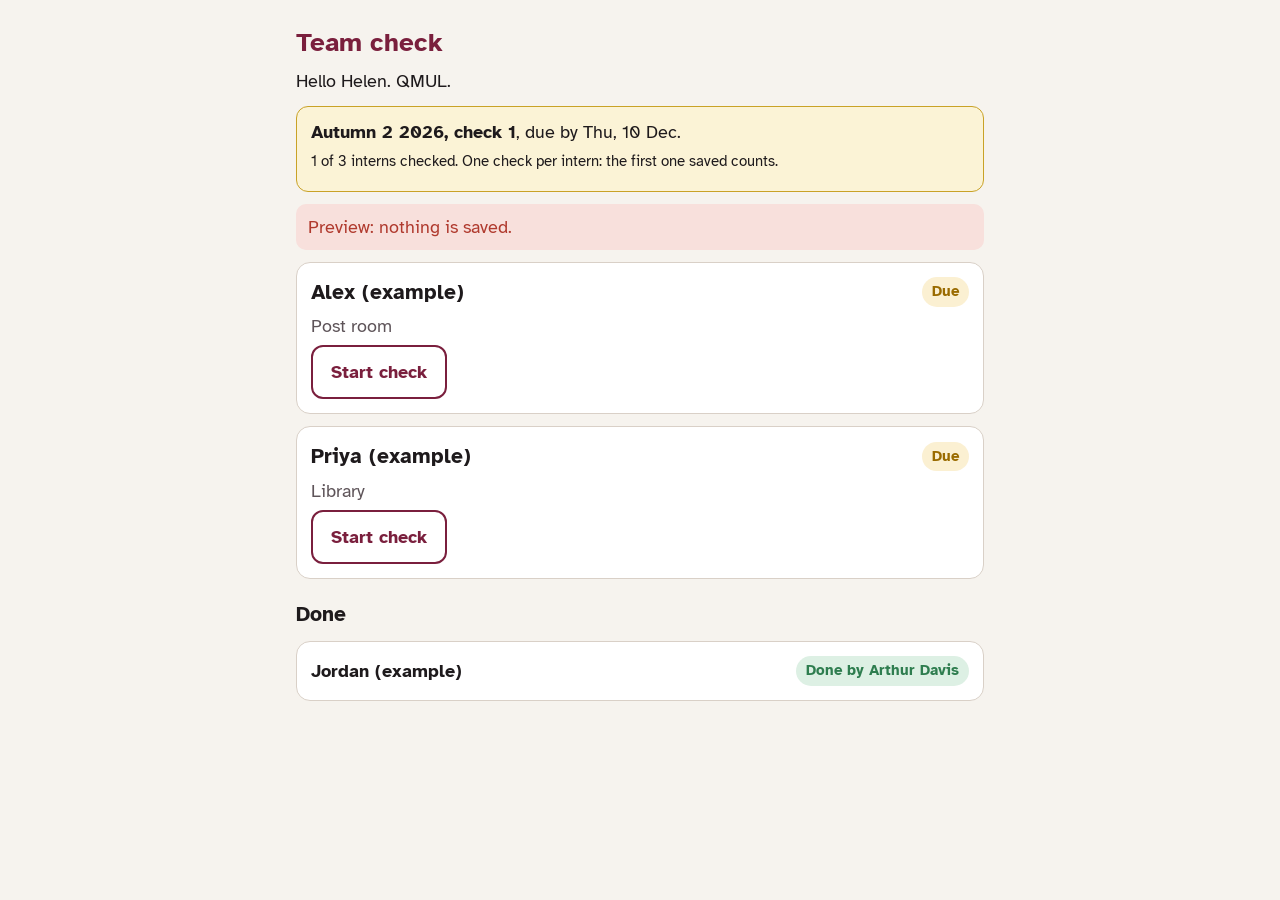
==== v2/team.html @ 9fdb5f8c "Add files via upload" ====
<!DOCTYPE html>
<html lang="en-GB">
<head>
  <meta charset="utf-8">
  <meta name="viewport" content="width=device-width, initial-scale=1, viewport-fit=cover">
  <title>Team Check</title>
  <link rel="stylesheet" href="https://fonts.googleapis.com/css2?family=Atkinson+Hyperlegible:wght@400;700&display=swap">
  <style>
    :root {
      --bg: #F6F3EE; --card: #FFFFFF; --ink: #1E1A1C; --muted: #5E5459; --line: #D9D0C7;
      --brand: #7A1F3D; --brand-soft: #F3E3E9; --gold: #C9A227; --gold-soft: #FBF3D6;
      --good: #2E7D4F; --good-soft: #DDF0E4; --warn: #9A6B00; --warn-soft: #FBF0D2; --bad: #B03A2E; --bad-soft: #F8E0DC;
      --font: "Atkinson Hyperlegible", Verdana, Arial, sans-serif; color-scheme: light;
    }
    @media (prefers-color-scheme: dark) {
      :root:not([data-theme="light"]) {
        --bg: #171315; --card: #221C1F; --ink: #F3EEF0; --muted: #BBAFB4; --line: #3D3337;
        --brand: #E48AA8; --brand-soft: #3A2129; --gold: #E5C55A; --gold-soft: #352C14;
        --good: #7DD3A0; --good-soft: #1D3527; --warn: #F0C55B; --warn-soft: #3A3018; --bad: #F19A8F; --bad-soft: #3D2320;
        color-scheme: dark;
      }
    }
    :root[data-theme="dark"] {
      --bg: #171315; --card: #221C1F; --ink: #F3EEF0; --muted: #BBAFB4; --line: #3D3337;
      --brand: #E48AA8; --brand-soft: #3A2129; --gold: #E5C55A; --gold-soft: #352C14;
      --good: #7DD3A0; --good-soft: #1D3527; --warn: #F0C55B; --warn-soft: #3A3018; --bad: #F19A8F; --bad-soft: #3D2320;
      color-scheme: dark;
    }
    * { box-sizing: border-box; }
    body { margin: 0; background: var(--bg); color: var(--ink); font: 18px/1.45 var(--font); }
    main { max-width: 720px; margin: 0 auto; padding: 16px 16px 48px; }
    h1 { font-size: 26px; margin: 8px 0 4px; color: var(--brand); }
    h2 { font-size: 21px; margin: 0; }
    p { margin: 6px 0; }
    .muted { color: var(--muted); }
    .banner { background: var(--gold-soft); border: 1px solid var(--gold); border-radius: 12px; padding: 12px 14px; margin: 12px 0; }
    .card { background: var(--card); border: 1px solid var(--line); border-radius: 14px; padding: 14px; margin: 12px 0; }
    .row { display: flex; align-items: center; justify-content: space-between; gap: 12px; flex-wrap: wrap; }
    .pill { font-size: 15px; padding: 4px 10px; border-radius: 99px; background: var(--warn-soft); color: var(--warn); font-weight: 700; }
    .pill.done { background: var(--good-soft); color: var(--good); }
    button { font: inherit; cursor: pointer; }
    .btn { background: var(--brand); color: #fff; border: 0; border-radius: 12px; padding: 12px 18px; font-weight: 700; min-height: 48px; }
    .btn.ghost { background: transparent; color: var(--brand); border: 2px solid var(--brand); }
    .btn:disabled { opacity: .5; cursor: default; }
    .area { border-top: 1px solid var(--line); padding-top: 12px; margin-top: 12px; }
    .area-title { font-weight: 700; }
    .target { margin: 2px 0 8px; }
    .scores { display: grid; grid-template-columns: repeat(5, 1fr); gap: 6px; }
    .scores button { border: 2px solid var(--line); background: var(--card); color: var(--ink); border-radius: 10px; padding: 8px 2px; font-size: 14px; min-height: 64px; }
    .scores button b { display: block; font-size: 20px; }
    .scores button[aria-pressed="true"] { border-color: var(--brand); background: var(--brand-soft); }
    .words { background: var(--bg); border-radius: 10px; padding: 10px 12px; margin: 10px 0 6px; font-style: italic; }
    .seen { display: flex; flex-wrap: wrap; gap: 6px; }
    .seen button { border: 2px solid var(--line); background: var(--card); color: var(--ink); border-radius: 99px; padding: 6px 12px; font-size: 15px; min-height: 40px; }
    .seen button[aria-pressed="true"] { border-color: var(--good); background: var(--good-soft); }
    textarea { width: 100%; font: inherit; border: 2px solid var(--line); border-radius: 10px; padding: 10px; min-height: 80px; background: var(--card); color: var(--ink); }
    .copy { white-space: pre-wrap; background: var(--good-soft); border-radius: 10px; padding: 12px; font-size: 16px; }
    .error { background: var(--bad-soft); color: var(--bad); border-radius: 10px; padding: 10px 12px; }
    .key { font-size: 15px; }
    @media (max-width: 480px) { .scores button { font-size: 12px; } }
  </style>
</head>
<body>
<main id="app"><p class="muted">Loading…</p></main>
<script src="config.js?v=2.0"></script>
<script>
// Team check page. One check per intern per fortnight: the first one saved wins.
const SCALE = [[1, "No focus"], [2, "Emerging"], [3, "Partly sustained"], [4, "Mostly sustained"], [5, "Fully sustained"]];
const SEEN = ["✓ Seen independently", "Seen with prompts", "Partly seen", "Not seen yet"];
const AREAS = CONFIG.areas;
const app = document.getElementById("app");
const code = (new URLSearchParams(location.search).get("t") || "").trim().toLowerCase();
const PREVIEW = !CONFIG.teamUrl;
let data = null;

function el(tag, attrs = {}, ...kids) {
  const e = document.createElement(tag);
  for (const [k, v] of Object.entries(attrs || {})) {
    if (v == null || v === false) continue;
    if (k.startsWith("on")) e.addEventListener(k.slice(2), v); else e.setAttribute(k, v === true ? "" : v);
  }
  kids.flat().forEach((k) => k != null && e.append(k.nodeType ? k : document.createTextNode(String(k))));
  return e;
}
async function call(url, body, ms = 45000) {
  const ctl = new AbortController(); const t = setTimeout(() => ctl.abort(), ms);
  try {
    const r = await fetch(url, { method: "POST", headers: { "Content-Type": "text/plain;charset=utf-8" }, body: JSON.stringify(body), signal: ctl.signal });
    const j = await r.json().catch(() => ({}));
    return { status: r.status, body: j };
  } finally { clearTimeout(t); }
}
const fmt = (d) => { const x = new Date(d); return isNaN(x) ? "" : x.toLocaleDateString("en-GB", { weekday: "short", day: "numeric", month: "short" }); };

async function load() {
  if (!code && !PREVIEW) { app.replaceChildren(el("h1", {}, "Team check"), el("p", {}, "Please open this page from your team QR code or link.")); return; }
  if (PREVIEW) { data = demo(); return render(); }
  try {
    const r = await call(CONFIG.teamUrl, { teamCode: code });
    if (r.status === 404 || r.status === 403) { app.replaceChildren(el("h1", {}, "Team check"), el("p", {}, "This code is not recognised. Please ask Osman for your link.")); return; }
    data = r.body; render();
  } catch (e) {
    app.replaceChildren(el("h1", {}, "Team check"), el("p", { class: "error" }, "Could not connect. Check your internet and try again."), el("button", { class: "btn", onclick: load }, "Try again"));
  }
}

function render() {
  const todo = data.interns.filter((i) => !i.doneBy), done = data.interns.filter((i) => i.doneBy);
  app.replaceChildren(
    el("h1", {}, "Team check"),
    el("p", {}, `Hello ${data.name.split(" ")[0]}. ${data.site === "All sites" ? "All sites" : data.site}.`),
    data.check ? el("div", { class: "banner" }, el("b", {}, data.check), data.dueBy ? `, due by ${fmt(data.dueBy)}.` : ".",
                    el("p", { class: "key" }, `${done.length} of ${data.interns.length} interns checked. One check per intern: the first one saved counts.`))
               : el("div", { class: "banner" }, "No check is due right now (holiday)."),
    PREVIEW ? el("p", { class: "error" }, "Preview: nothing is saved.") : null,
    ...todo.map(card),
    done.length ? el("h2", { style: "margin-top:20px" }, "Done") : null,
    ...done.map((i) => el("div", { class: "card row" }, el("span", {}, el("b", {}, i.name)), el("span", { class: "pill done" }, "Done by " + i.doneBy)))
  );
}

function card(i) {
  const st = { scores: {}, seen: {}, comment: "" };
  const box = el("section", { class: "card" });
  const head = el("div", { class: "row" }, el("h2", {}, i.name), el("span", { class: "pill" }, "Due"));
  const open = el("button", { class: "btn ghost", onclick: () => { open.remove(); box.append(form()); } }, "Start check");
  box.append(head, el("p", { class: "muted" }, i.rotation || ""), open);

  function form() {
    const f = el("div");
    AREAS.forEach((a, n) => {
      const t = i.targets[n]; if (!t) return;
      const btns = SCALE.map(([v, label]) => el("button", { type: "button", "aria-pressed": "false",
        onclick: (e) => { st.scores[n] = v; [...e.currentTarget.parentNode.children].forEach((b) => b.setAttribute("aria-pressed", b === e.currentTarget)); } },
        el("b", {}, v), label));
      const words = (i.words && i.words[n]) || "";
      const seen = words ? el("div", { class: "seen" }, ...SEEN.map((s) => el("button", { type: "button", "aria-pressed": "false",
        onclick: (e) => { st.seen[n] = s; [...e.currentTarget.parentNode.children].forEach((b) => b.setAttribute("aria-pressed", b === e.currentTarget)); } }, s))) : null;
      f.append(el("div", { class: "area" },
        el("div", { class: "area-title" }, `${a.icon} ${a.name}`),
        el("p", { class: "target" }, t),
        el("div", { class: "scores", role: "group", "aria-label": "Score" }, ...btns),
        words ? el("p", { class: "muted", style: "margin-top:10px" }, `${i.name.split(" ")[0]} said they did this:`) : el("p", { class: "muted", style: "margin-top:10px" }, "No words from the intern this fortnight."),
        words ? el("div", { class: "words" }, words) : null,
        seen));
    });
    const ta = el("textarea", { placeholder: "Comment (optional)", oninput: (e) => (st.comment = e.target.value) });
    const msg = el("div");
    const save = el("button", { class: "btn", onclick: async () => {
      const need = AREAS.map((a, n) => n).filter((n) => i.targets[n] && !st.scores[n]);
      if (need.length) { msg.replaceChildren(el("p", { class: "error" }, "Please give a score for every target.")); return; }
      save.disabled = true; msg.replaceChildren(el("p", { class: "muted" }, "Saving…"));
      const rec = { teamCode: code, internId: i.internId, check: data.check, comment: st.comment.trim() };
      AREAS.forEach((a, n) => { rec["score" + (n + 1)] = st.scores[n] || ""; rec["evidence" + (n + 1)] = (i.words && i.words[n]) || ""; rec["seen" + (n + 1)] = st.seen[n] || ""; });
      let r;
      if (PREVIEW) r = { status: 200, body: {} };
      else { try { r = await call(CONFIG.saveCheckUrl, rec); } catch (e) { r = { status: 0 }; } }
      if (r.status === 409) { i.doneBy = r.body.doneBy || "someone else"; render(); return; }
      if (r.status !== 200) { save.disabled = false; msg.replaceChildren(el("p", { class: "error" }, "Not saved. Check your internet and press Save again.")); return; }
      i.doneBy = data.name;
      box.replaceChildren(el("div", { class: "row" }, el("h2", {}, i.name), el("span", { class: "pill done" }, "Saved")),
        el("p", {}, "Copy this into Evidence for Learning (it is also on the Evidence for Learning tab in Excel):"),
        el("div", { class: "copy" }, entry(i, rec)),
        el("button", { class: "btn ghost", style: "margin-top:10px", onclick: (e) => { navigator.clipboard && navigator.clipboard.writeText(entry(i, rec)); e.target.textContent = "Copied"; } }, "Copy"));
    } }, "Save check");
    f.append(el("div", { class: "area" }, ta), msg, el("div", { style: "margin-top:12px" }, save));
    return f;
  }
  return box;
}

function entry(i, rec) {
  const d = new Date().toLocaleDateString("en-GB", { day: "numeric", month: "short", year: "numeric" });
  let s = `${i.name}, Project SEARCH, ${d}. Checked by ${data.name}.`;
  AREAS.forEach((a, n) => {
    if (!i.targets[n]) return;
    const ev = rec["evidence" + (n + 1)], seen = rec["seen" + (n + 1)];
    s += `\n${a.name}: ${ev ? `'${ev}' (${seen || "not confirmed"}). ` : ""}Team score ${rec["score" + (n + 1)]} out of 5.`;
  });
  if (rec.comment) s += `\nComment: ${rec.comment}`;
  return s;
}

function demo() {
  return { name: "Helen Gillan", site: "QMUL", check: "Autumn 2 2026, check 1", dueBy: new Date(Date.now() + 5 * 864e5).toISOString(),
    interns: [
      { internId: "PS001", name: "Alex (example)", rotation: "Post room", targets: ["Ask for help when I am stuck at work", "Travel to placement on my own", "Drink water and eat lunch at break", "Say good morning to my team"],
        words: ["I asked when I was not sure where a letter went", "I travelled on my own", "", "I said good morning to my team"] },
      { internId: "PS004", name: "Priya (example)", rotation: "Library", targets: ["Follow a three step instruction", "", "", ""], words: ["", "", "", ""] },
      { internId: "PS002", name: "Jordan (example)", doneBy: "Arthur Davis", targets: [] }
    ] };
}
load();
</script>
</body>
</html>
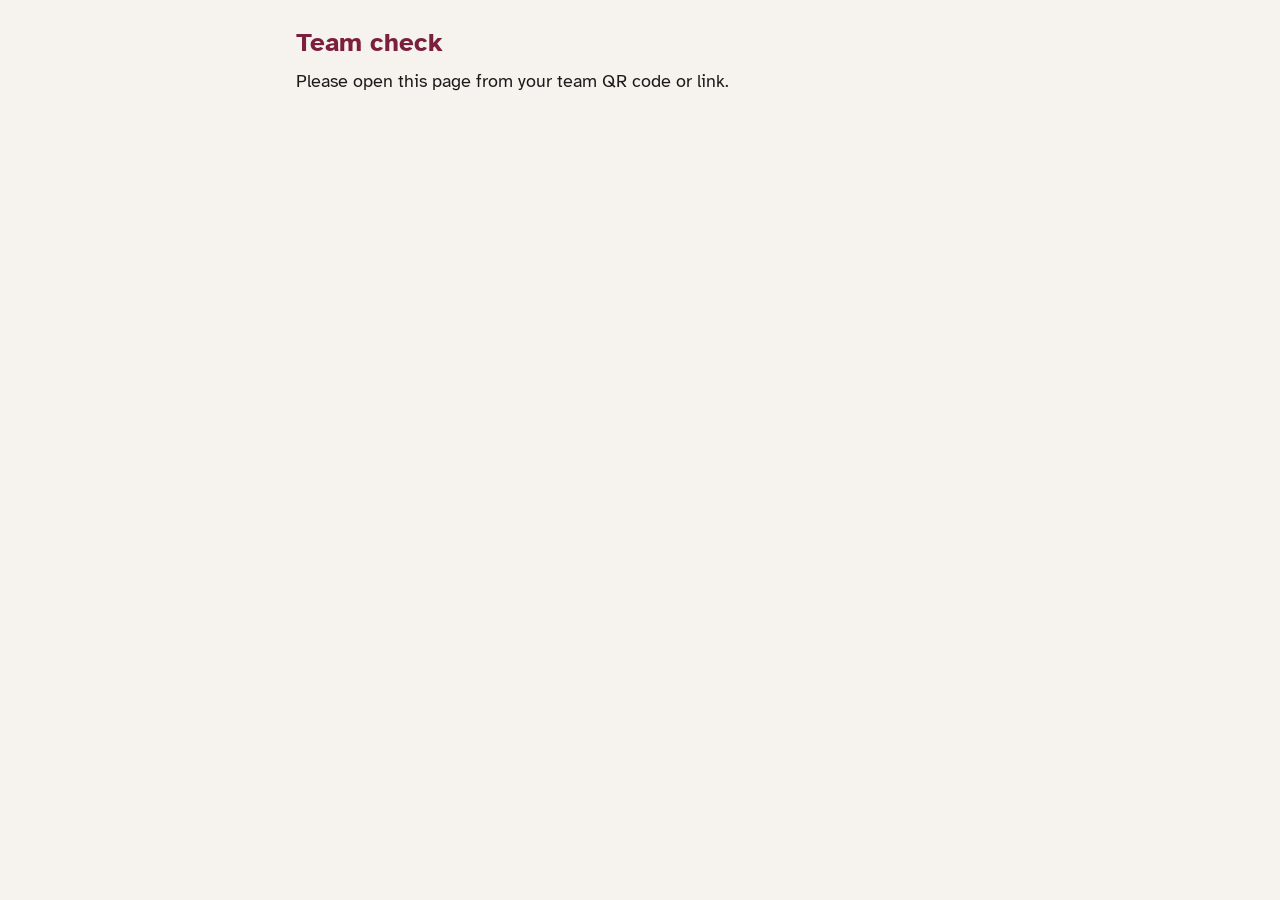
==== commit 87196884: "Add files via upload" ====
--- a/v2/team.html
+++ b/v2/team.html
@@ -57,6 +57,12 @@
     .copy { white-space: pre-wrap; background: var(--good-soft); border-radius: 10px; padding: 12px; font-size: 16px; }
     .error { background: var(--bad-soft); color: var(--bad); border-radius: 10px; padding: 10px 12px; }
     .key { font-size: 15px; }
+    .tabs { display: flex; gap: 6px; margin: 12px 0 4px; flex-wrap: wrap; }
+    .tabs button { flex: 1 1 200px; border: 2px solid var(--brand); background: var(--card); color: var(--brand); border-radius: 12px; padding: 10px 12px; font-weight: 700; min-height: 48px; }
+    .tabs button[aria-selected="true"] { background: var(--brand); color: #fff; }
+    .label { font-weight: 700; margin: 12px 0 4px; display: block; }
+    input[type=text] { width: 100%; font: inherit; border: 2px solid var(--line); border-radius: 10px; padding: 10px; background: var(--card); color: var(--ink); }
+    .need { border-color: var(--bad) !important; }
     @media (max-width: 480px) { .scores button { font-size: 12px; } }
   </style>
 </head>
@@ -64,14 +70,25 @@
 <main id="app"><p class="muted">Loading…</p></main>
 <script src="config.js?v=2.0"></script>
 <script>
-// Team check page. One check per intern per fortnight: the first one saved wins.
-const SCALE = [[1, "No focus"], [2, "Emerging"], [3, "Partly sustained"], [4, "Mostly sustained"], [5, "Fully sustained"]];
+// Team check page, two tabs:
+//  1. Project SEARCH team check: one per intern per fortnight (first saved wins)
+//  2. Mentor or host business review: one per intern per fortnight (first saved wins)
+// Every target needs a score AND a comment before the check can be saved.
+const TYPES = {
+  team:   { key: "team",   label: "Project SEARCH team check", saveAs: "Project SEARCH team",
+            scale: [[1, "No focus"], [2, "Emerging"], [3, "Partly sustained"], [4, "Mostly sustained"], [5, "Fully sustained"]],
+            help: "Score each target and write a comment. Confirm the intern's own words where they wrote some." },
+  mentor: { key: "mentor", label: "Mentor or host business review", saveAs: "Mentor or host business",
+            scale: [[1, "Not seen yet"], [2, "Once or twice"], [3, "Sometimes"], [4, "Most of the time"], [5, "Every time"]],
+            help: "For the intern's mentor or a member of staff at the host business. How often have you seen the intern do each target in the last two weeks?" }
+};
 const SEEN = ["✓ Seen independently", "Seen with prompts", "Partly seen", "Not seen yet"];
 const AREAS = CONFIG.areas;
 const app = document.getElementById("app");
 const code = (new URLSearchParams(location.search).get("t") || "").trim().toLowerCase();
 const PREVIEW = !CONFIG.teamUrl;
 let data = null;
+let tab = "team";
 
 function el(tag, attrs = {}, ...kids) {
   const e = document.createElement(tag);
@@ -91,102 +108,148 @@
   } finally { clearTimeout(t); }
 }
 const fmt = (d) => { const x = new Date(d); return isNaN(x) ? "" : x.toLocaleDateString("en-GB", { weekday: "short", day: "numeric", month: "short" }); };
+const first = (n) => String(n || "").split(" ")[0];
+const isMentorOnly = () => /mentor|host/i.test(data.role || "");
+const doneField = (t) => (t === "team" ? "doneBy" : "mentorDoneBy");
+
+// The flow sends the team member plus the rows of the hidden team list table in Excel
+function fromFlow(b) {
+  if (!b || !b.rows) return b;
+  const rows = b.rows.filter((x) => x.Name && x.Active === "Yes");
+  return { name: b.name, role: b.role, site: b.site, check: (rows[0] && rows[0].Check) || "", dueBy: (rows[0] && rows[0].DueBy) || "",
+    interns: rows.map((x) => ({ internId: x.InternID, name: x.Name, site: x.Site, rotation: x.Rotation === "Not set" ? "" : x.Rotation,
+      targets: [x.Target1, x.Target2, x.Target3, x.Target4].map((t) => t || ""),
+      words: [x.Words1, x.Words2, x.Words3, x.Words4].map((t) => t || ""),
+      doneBy: x.DoneBy || "", mentorDoneBy: x.MentorDoneBy || "" })) };
+}
 
 async function load() {
   if (!code && !PREVIEW) { app.replaceChildren(el("h1", {}, "Team check"), el("p", {}, "Please open this page from your team QR code or link.")); return; }
-  if (PREVIEW) { data = demo(); return render(); }
+  if (PREVIEW) { data = demo(); if (isMentorOnly()) tab = "mentor"; return render(); }
   try {
-    const r = await call(CONFIG.teamUrl, { teamCode: code });
+    const r = await call(CONFIG.teamUrl, { token: code });
     if (r.status === 404 || r.status === 403) { app.replaceChildren(el("h1", {}, "Team check"), el("p", {}, "This code is not recognised. Please ask Osman for your link.")); return; }
-    data = r.body; render();
+    data = fromFlow(r.body); if (isMentorOnly()) tab = "mentor"; render();
   } catch (e) {
     app.replaceChildren(el("h1", {}, "Team check"), el("p", { class: "error" }, "Could not connect. Check your internet and try again."), el("button", { class: "btn", onclick: load }, "Try again"));
   }
 }
 
 function render() {
-  const todo = data.interns.filter((i) => !i.doneBy), done = data.interns.filter((i) => i.doneBy);
+  const T = TYPES[tab], f = doneField(tab);
+  const todo = data.interns.filter((i) => !i[f]), done = data.interns.filter((i) => i[f]);
+  const tabs = isMentorOnly() ? null : el("div", { class: "tabs", role: "tablist" },
+    ...Object.values(TYPES).map((x) => el("button", { type: "button", role: "tab", "aria-selected": String(tab === x.key),
+      onclick: () => { tab = x.key; render(); } }, x.label)));
   app.replaceChildren(
-    el("h1", {}, "Team check"),
-    el("p", {}, `Hello ${data.name.split(" ")[0]}. ${data.site === "All sites" ? "All sites" : data.site}.`),
+    el("h1", {}, T.label),
+    el("p", {}, `Hello ${first(data.name)}. ${data.site === "All sites" ? "All sites" : data.site}.`),
+    tabs,
+    el("p", { class: "muted" }, T.help),
     data.check ? el("div", { class: "banner" }, el("b", {}, data.check), data.dueBy ? `, due by ${fmt(data.dueBy)}.` : ".",
-                    el("p", { class: "key" }, `${done.length} of ${data.interns.length} interns checked. One check per intern: the first one saved counts.`))
+                    el("p", { class: "key" }, `${done.length} of ${data.interns.length} interns done. One per intern each fortnight: the first one saved counts.`))
                : el("div", { class: "banner" }, "No check is due right now (holiday)."),
     PREVIEW ? el("p", { class: "error" }, "Preview: nothing is saved.") : null,
-    ...todo.map(card),
+    ...todo.map((i) => card(i, T)),
     done.length ? el("h2", { style: "margin-top:20px" }, "Done") : null,
-    ...done.map((i) => el("div", { class: "card row" }, el("span", {}, el("b", {}, i.name)), el("span", { class: "pill done" }, "Done by " + i.doneBy)))
+    ...done.map((i) => el("div", { class: "card row" }, el("span", {}, el("b", {}, i.name)), el("span", { class: "pill done" }, "Done by " + i[f])))
   );
 }
 
-function card(i) {
-  const st = { scores: {}, seen: {}, comment: "" };
+function pick(group, value, st, key, n) {
+  return (e) => { st[key][n] = value; [...e.currentTarget.parentNode.children].forEach((b) => b.setAttribute("aria-pressed", String(b === e.currentTarget))); };
+}
+
+function card(i, T) {
+  const st = { scores: {}, seen: {}, comments: {}, reviewer: T.key === "team" ? data.name : "" };
   const box = el("section", { class: "card" });
-  const head = el("div", { class: "row" }, el("h2", {}, i.name), el("span", { class: "pill" }, "Due"));
-  const open = el("button", { class: "btn ghost", onclick: () => { open.remove(); box.append(form()); } }, "Start check");
-  box.append(head, el("p", { class: "muted" }, i.rotation || ""), open);
+  const open = el("button", { class: "btn ghost", onclick: () => { open.remove(); box.append(form()); } }, T.key === "team" ? "Start check" : "Start review");
+  box.append(el("div", { class: "row" }, el("h2", {}, i.name), el("span", { class: "pill" }, "Due")), el("p", { class: "muted" }, i.rotation || ""), open);
 
   function form() {
     const f = el("div");
+    const fields = [];   // [{n, kind, node}] for the "please fill" check
+    if (T.key === "mentor") {
+      const who = el("input", { type: "text", placeholder: "Your name and job title", oninput: (e) => (st.reviewer = e.target.value) });
+      f.append(el("label", { class: "label" }, "Who is giving this review?"), who);
+      fields.push({ kind: "reviewer", node: who });
+    }
     AREAS.forEach((a, n) => {
       const t = i.targets[n]; if (!t) return;
-      const btns = SCALE.map(([v, label]) => el("button", { type: "button", "aria-pressed": "false",
-        onclick: (e) => { st.scores[n] = v; [...e.currentTarget.parentNode.children].forEach((b) => b.setAttribute("aria-pressed", b === e.currentTarget)); } },
-        el("b", {}, v), label));
+      const scores = el("div", { class: "scores", role: "group", "aria-label": "Score" },
+        ...T.scale.map(([v, label]) => el("button", { type: "button", "aria-pressed": "false", onclick: pick("s", v, st, "scores", n) }, el("b", {}, v), label)));
       const words = (i.words && i.words[n]) || "";
-      const seen = words ? el("div", { class: "seen" }, ...SEEN.map((s) => el("button", { type: "button", "aria-pressed": "false",
-        onclick: (e) => { st.seen[n] = s; [...e.currentTarget.parentNode.children].forEach((b) => b.setAttribute("aria-pressed", b === e.currentTarget)); } }, s))) : null;
+      const showWords = T.key === "team";
+      const comment = el("textarea", { placeholder: T.key === "team" ? "Comment (needed): what did you see?" : "Comment (needed): what did you see the intern do?",
+        oninput: (e) => (st.comments[n] = e.target.value) });
+      fields.push({ n, kind: "score", node: scores }, { n, kind: "comment", node: comment });
       f.append(el("div", { class: "area" },
         el("div", { class: "area-title" }, `${a.icon} ${a.name}`),
         el("p", { class: "target" }, t),
-        el("div", { class: "scores", role: "group", "aria-label": "Score" }, ...btns),
-        words ? el("p", { class: "muted", style: "margin-top:10px" }, `${i.name.split(" ")[0]} said they did this:`) : el("p", { class: "muted", style: "margin-top:10px" }, "No words from the intern this fortnight."),
-        words ? el("div", { class: "words" }, words) : null,
-        seen));
+        scores,
+        showWords ? (words ? el("p", { class: "muted", style: "margin-top:10px" }, `${first(i.name)} said they did this:`) : el("p", { class: "muted", style: "margin-top:10px" }, "No words from the intern this fortnight.")) : null,
+        showWords && words ? el("div", { class: "words" }, words) : null,
+        showWords && words ? el("div", { class: "seen" }, ...SEEN.map((s) => el("button", { type: "button", "aria-pressed": "false", onclick: pick("w", s, st, "seen", n) }, s))) : null,
+        el("label", { class: "label" }, "Comment"),
+        comment));
     });
-    const ta = el("textarea", { placeholder: "Comment (optional)", oninput: (e) => (st.comment = e.target.value) });
     const msg = el("div");
     const save = el("button", { class: "btn", onclick: async () => {
-      const need = AREAS.map((a, n) => n).filter((n) => i.targets[n] && !st.scores[n]);
-      if (need.length) { msg.replaceChildren(el("p", { class: "error" }, "Please give a score for every target.")); return; }
+      let missing = 0;
+      fields.forEach((x) => {
+        const ok = x.kind === "reviewer" ? st.reviewer.trim().length > 2
+                 : x.kind === "score" ? !!st.scores[x.n]
+                 : (st.comments[x.n] || "").trim().split(/\s+/).filter(Boolean).length >= 3;
+        x.node.classList.toggle("need", !ok); if (!ok) missing++;
+      });
+      if (missing) { msg.replaceChildren(el("p", { class: "error" }, "Please give a score and a comment of at least 3 words for every target" + (T.key === "mentor" ? ", and your name." : "."))); return; }
       save.disabled = true; msg.replaceChildren(el("p", { class: "muted" }, "Saving…"));
-      const rec = { teamCode: code, internId: i.internId, check: data.check, comment: st.comment.trim() };
-      AREAS.forEach((a, n) => { rec["score" + (n + 1)] = st.scores[n] || ""; rec["evidence" + (n + 1)] = (i.words && i.words[n]) || ""; rec["seen" + (n + 1)] = st.seen[n] || ""; });
+      const rec = { token: code, id: [i.internId, data.check, T.key].join(" | "), internId: i.internId, name: i.name, site: i.site || data.site, check: data.check, reviewType: T.saveAs, reviewer: st.reviewer.trim() };
+      AREAS.forEach((a, n) => {
+        rec["score" + (n + 1)] = st.scores[n] || "";
+        rec["comment" + (n + 1)] = (st.comments[n] || "").trim();
+        rec["evidence" + (n + 1)] = T.key === "team" ? ((i.words && i.words[n]) || "") : "";
+        rec["seen" + (n + 1)] = st.seen[n] || "";
+      });
       let r;
       if (PREVIEW) r = { status: 200, body: {} };
       else { try { r = await call(CONFIG.saveCheckUrl, rec); } catch (e) { r = { status: 0 }; } }
-      if (r.status === 409) { i.doneBy = r.body.doneBy || "someone else"; render(); return; }
+      if (r.status === 409) { i[doneField(T.key)] = r.body.doneBy || "someone else"; render(); return; }
       if (r.status !== 200) { save.disabled = false; msg.replaceChildren(el("p", { class: "error" }, "Not saved. Check your internet and press Save again.")); return; }
-      i.doneBy = data.name;
+      i[doneField(T.key)] = rec.reviewer || data.name;
+      const text = entry(i, rec, T);
       box.replaceChildren(el("div", { class: "row" }, el("h2", {}, i.name), el("span", { class: "pill done" }, "Saved")),
         el("p", {}, "Copy this into Evidence for Learning (it is also on the Evidence for Learning tab in Excel):"),
-        el("div", { class: "copy" }, entry(i, rec)),
-        el("button", { class: "btn ghost", style: "margin-top:10px", onclick: (e) => { navigator.clipboard && navigator.clipboard.writeText(entry(i, rec)); e.target.textContent = "Copied"; } }, "Copy"));
-    } }, "Save check");
-    f.append(el("div", { class: "area" }, ta), msg, el("div", { style: "margin-top:12px" }, save));
+        el("div", { class: "copy" }, text),
+        el("button", { class: "btn ghost", style: "margin-top:10px", onclick: (e) => { navigator.clipboard && navigator.clipboard.writeText(text); e.target.textContent = "Copied"; } }, "Copy"));
+    } }, T.key === "team" ? "Save check" : "Save review");
+    f.append(msg, el("div", { style: "margin-top:12px" }, save));
     return f;
   }
   return box;
 }
 
-function entry(i, rec) {
+function entry(i, rec, T) {
   const d = new Date().toLocaleDateString("en-GB", { day: "numeric", month: "short", year: "numeric" });
-  let s = `${i.name}, Project SEARCH, ${d}. Checked by ${data.name}.`;
+  const by = T.key === "team" ? `Checked by ${rec.reviewer} (Project SEARCH team).` : `Reviewed by ${rec.reviewer} (mentor or host business).`;
+  let s = `${i.name}, Project SEARCH, ${d}. ${by}`;
   AREAS.forEach((a, n) => {
     if (!i.targets[n]) return;
-    const ev = rec["evidence" + (n + 1)], seen = rec["seen" + (n + 1)];
-    s += `\n${a.name}: ${ev ? `'${ev}' (${seen || "not confirmed"}). ` : ""}Team score ${rec["score" + (n + 1)]} out of 5.`;
+    const ev = rec["evidence" + (n + 1)], seen = rec["seen" + (n + 1)], sc = rec["score" + (n + 1)];
+    const label = (T.scale.find((x) => x[0] === sc) || [, ""])[1];
+    const c = rec["comment" + (n + 1)]; const cm = /[.!?]$/.test(c) ? c : c + ".";
+    s += `\n${a.name}: ${i.targets[n]}. Score ${sc} out of 5 (${label}). ${cm}`;
+    if (ev) s += ` Intern's words: '${ev}' (${seen || "not confirmed"}).`;
   });
-  if (rec.comment) s += `\nComment: ${rec.comment}`;
   return s;
 }
 
 function demo() {
-  return { name: "Helen Gillan", site: "QMUL", check: "Autumn 2 2026, check 1", dueBy: new Date(Date.now() + 5 * 864e5).toISOString(),
+  return { name: "Helen Gillan", role: "Site lead", site: "QMUL", check: "Autumn 2 2026, check 1", dueBy: new Date(Date.now() + 5 * 864e5).toISOString(),
     interns: [
       { internId: "PS001", name: "Alex (example)", rotation: "Post room", targets: ["Ask for help when I am stuck at work", "Travel to placement on my own", "Drink water and eat lunch at break", "Say good morning to my team"],
         words: ["I asked when I was not sure where a letter went", "I travelled on my own", "", "I said good morning to my team"] },
-      { internId: "PS004", name: "Priya (example)", rotation: "Library", targets: ["Follow a three step instruction", "", "", ""], words: ["", "", "", ""] },
+      { internId: "PS004", name: "Priya (example)", rotation: "Library", targets: ["Follow a three step instruction", "", "", ""], words: ["", "", "", ""], mentorDoneBy: "Sam Lee (Library supervisor)" },
       { internId: "PS002", name: "Jordan (example)", doneBy: "Arthur Davis", targets: [] }
     ] };
 }
